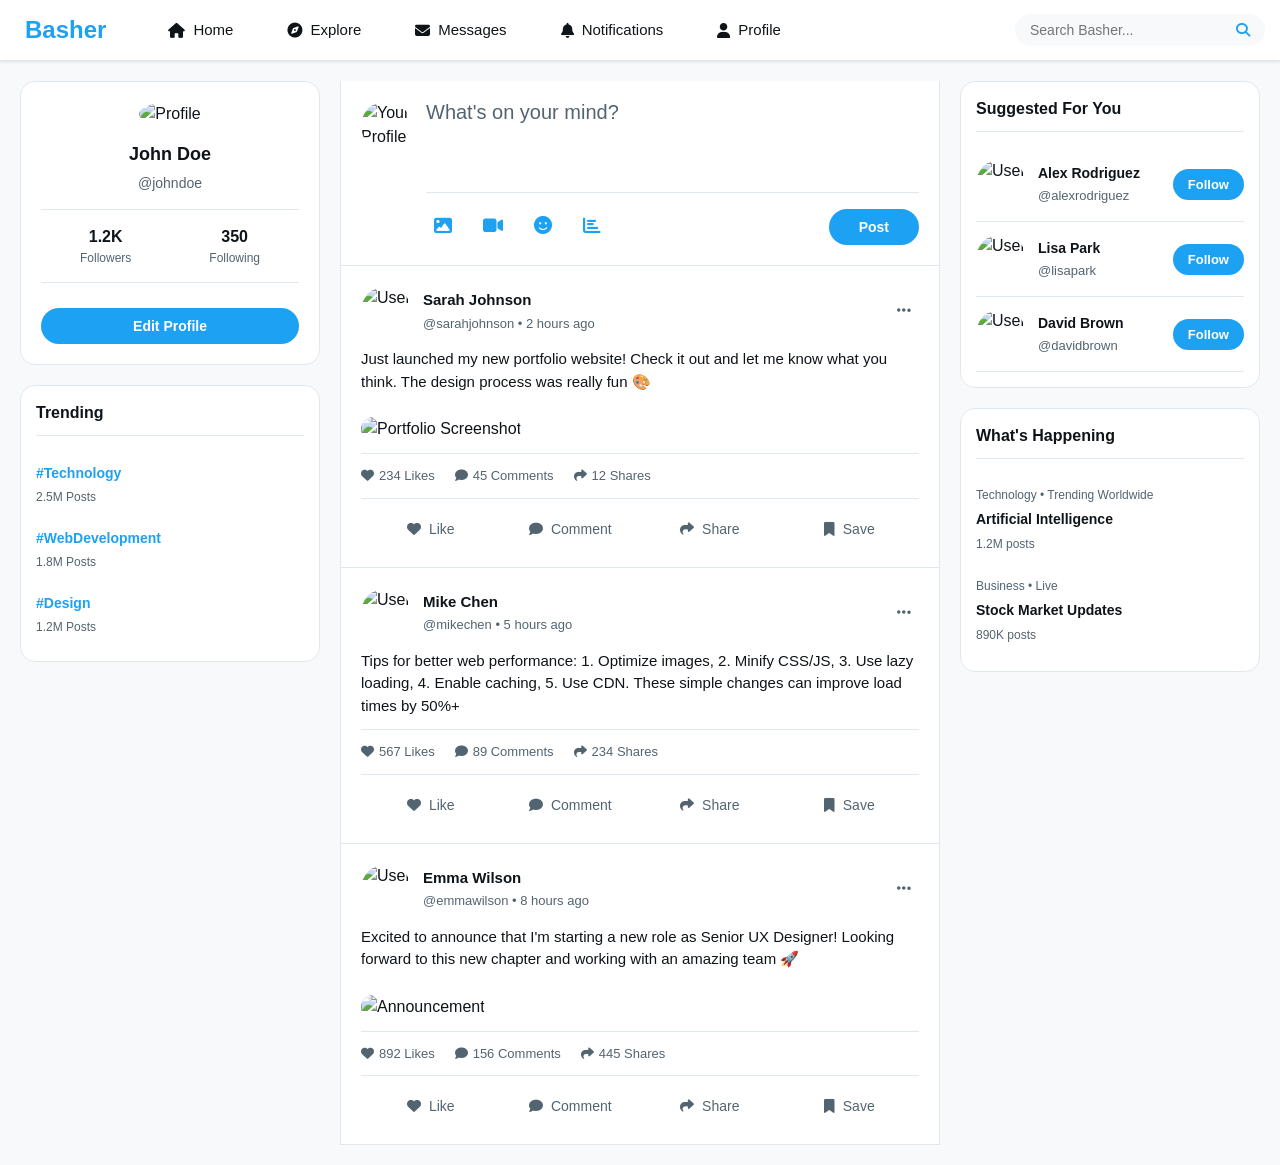
==== index.html @ d4bd7f7d "Initial commit: Add social media platform layout" ====
<!DOCTYPE html>
<html lang="en">
<head>
    <meta charset="UTF-8">
    <meta name="viewport" content="width=device-width, initial-scale=1.0">
    <title>Basher - Social Media Platform</title>
    <link rel="stylesheet" href="styles.css">
    <link rel="stylesheet" href="https://cdnjs.cloudflare.com/ajax/libs/font-awesome/6.4.0/css/all.min.css">
</head>
<body>
    <!-- Navigation Bar -->
    <nav class="navbar">
        <div class="nav-container">
            <div class="nav-logo">
                <i class="fas fa-sphere"></i>
                <span>Basher</span>
            </div>
            <div class="navbar-links">
                <a href="#home" class="nav-link"><i class="fas fa-home"></i> Home</a>
                <a href="#explore" class="nav-link"><i class="fas fa-compass"></i> Explore</a>
                <a href="#messages" class="nav-link"><i class="fas fa-envelope"></i> Messages</a>
                <a href="#notifications" class="nav-link"><i class="fas fa-bell"></i> Notifications</a>
                <a href="#profile" class="nav-link"><i class="fas fa-user"></i> Profile</a>
            </div>
            <div class="search-bar">
                <input type="text" placeholder="Search Basher...">
                <button><i class="fas fa-search"></i></button>
            </div>
        </div>
    </nav>

    <!-- Main Container -->
    <div class="main-container">
        <!-- Left Sidebar -->
        <aside class="left-sidebar">
            <div class="user-profile">
                <img src="https://via.placeholder.com/80" alt="Profile" class="profile-img">
                <h3>John Doe</h3>
                <p>@johndoe</p>
                <div class="user-stats">
                    <div class="stat">
                        <span class="stat-value">1.2K</span>
                        <span class="stat-label">Followers</span>
                    </div>
                    <div class="stat">
                        <span class="stat-value">350</span>
                        <span class="stat-label">Following</span>
                    </div>
                </div>
                <button class="btn btn-primary">Edit Profile</button>
            </div>

            <div class="sidebar-section">
                <h4>Trending</h4>
                <div class="trending-item">
                    <span class="trending-tag">#Technology</span>
                    <p>2.5M Posts</p>
                </div>
                <div class="trending-item">
                    <span class="trending-tag">#WebDevelopment</span>
                    <p>1.8M Posts</p>
                </div>
                <div class="trending-item">
                    <span class="trending-tag">#Design</span>
                    <p>1.2M Posts</p>
                </div>
            </div>
        </aside>

        <!-- Feed -->
        <main class="feed">
            <!-- Create Post -->
            <div class="post-creator">
                <img src="https://via.placeholder.com/50" alt="Your Profile" class="creator-img">
                <div class="input-group">
                    <textarea id="postInput" placeholder="What's on your mind?" rows="3"></textarea>
                    <div class="creator-actions">
                        <div class="action-icons">
                            <button title="Add Photo"><i class="fas fa-image"></i></button>
                            <button title="Add Video"><i class="fas fa-video"></i></button>
                            <button title="Add Emoji"><i class="fas fa-face-smile"></i></button>
                            <button title="Add Poll"><i class="fas fa-chart-bar"></i></button>
                        </div>
                        <button class="btn btn-post" onclick="createPost()">Post</button>
                    </div>
                </div>
            </div>

            <!-- Posts Feed -->
            <div class="posts-container" id="postsContainer">
                <!-- Sample Post 1 -->
                <article class="post">
                    <div class="post-header">
                        <img src="https://via.placeholder.com/50" alt="User">
                        <div class="post-user-info">
                            <h3>Sarah Johnson</h3>
                            <p>@sarahjohnson • 2 hours ago</p>
                        </div>
                        <button class="more-btn"><i class="fas fa-ellipsis-h"></i></button>
                    </div>

                    <div class="post-content">
                        <p>Just launched my new portfolio website! Check it out and let me know what you think. The design process was really fun 🎨</p>
                        <img src="https://via.placeholder.com/500x300" alt="Portfolio Screenshot" class="post-media">
                    </div>

                    <div class="post-stats">
                        <span><i class="fas fa-heart"></i> 234 Likes</span>
                        <span><i class="fas fa-comment"></i> 45 Comments</span>
                        <span><i class="fas fa-share"></i> 12 Shares</span>
                    </div>

                    <div class="post-actions">
                        <button class="action-btn"><i class="fas fa-heart"></i> Like</button>
                        <button class="action-btn"><i class="fas fa-comment"></i> Comment</button>
                        <button class="action-btn"><i class="fas fa-share"></i> Share</button>
                        <button class="action-btn"><i class="fas fa-bookmark"></i> Save</button>
                    </div>
                </article>

                <!-- Sample Post 2 -->
                <article class="post">
                    <div class="post-header">
                        <img src="https://via.placeholder.com/50" alt="User">
                        <div class="post-user-info">
                            <h3>Mike Chen</h3>
                            <p>@mikechen • 5 hours ago</p>
                        </div>
                        <button class="more-btn"><i class="fas fa-ellipsis-h"></i></button>
                    </div>

                    <div class="post-content">
                        <p>Tips for better web performance: 1. Optimize images, 2. Minify CSS/JS, 3. Use lazy loading, 4. Enable caching, 5. Use CDN. These simple changes can improve load times by 50%+</p>
                    </div>

                    <div class="post-stats">
                        <span><i class="fas fa-heart"></i> 567 Likes</span>
                        <span><i class="fas fa-comment"></i> 89 Comments</span>
                        <span><i class="fas fa-share"></i> 234 Shares</span>
                    </div>

                    <div class="post-actions">
                        <button class="action-btn"><i class="fas fa-heart"></i> Like</button>
                        <button class="action-btn"><i class="fas fa-comment"></i> Comment</button>
                        <button class="action-btn"><i class="fas fa-share"></i> Share</button>
                        <button class="action-btn"><i class="fas fa-bookmark"></i> Save</button>
                    </div>
                </article>

                <!-- Sample Post 3 -->
                <article class="post">
                    <div class="post-header">
                        <img src="https://via.placeholder.com/50" alt="User">
                        <div class="post-user-info">
                            <h3>Emma Wilson</h3>
                            <p>@emmawilson • 8 hours ago</p>
                        </div>
                        <button class="more-btn"><i class="fas fa-ellipsis-h"></i></button>
                    </div>

                    <div class="post-content">
                        <p>Excited to announce that I'm starting a new role as Senior UX Designer! Looking forward to this new chapter and working with an amazing team 🚀</p>
                        <img src="https://via.placeholder.com/500x300" alt="Announcement" class="post-media">
                    </div>

                    <div class="post-stats">
                        <span><i class="fas fa-heart"></i> 892 Likes</span>
                        <span><i class="fas fa-comment"></i> 156 Comments</span>
                        <span><i class="fas fa-share"></i> 445 Shares</span>
                    </div>

                    <div class="post-actions">
                        <button class="action-btn"><i class="fas fa-heart"></i> Like</button>
                        <button class="action-btn"><i class="fas fa-comment"></i> Comment</button>
                        <button class="action-btn"><i class="fas fa-share"></i> Share</button>
                        <button class="action-btn"><i class="fas fa-bookmark"></i> Save</button>
                    </div>
                </article>
            </div>
        </main>

        <!-- Right Sidebar -->
        <aside class="right-sidebar">
            <div class="sidebar-section">
                <h4>Suggested For You</h4>
                <div class="suggested-user">
                    <img src="https://via.placeholder.com/50" alt="User">
                    <div class="suggested-info">
                        <h5>Alex Rodriguez</h5>
                        <p>@alexrodriguez</p>
                    </div>
                    <button class="btn btn-small">Follow</button>
                </div>
                <div class="suggested-user">
                    <img src="https://via.placeholder.com/50" alt="User">
                    <div class="suggested-info">
                        <h5>Lisa Park</h5>
                        <p>@lisapark</p>
                    </div>
                    <button class="btn btn-small">Follow</button>
                </div>
                <div class="suggested-user">
                    <img src="https://via.placeholder.com/50" alt="User">
                    <div class="suggested-info">
                        <h5>David Brown</h5>
                        <p>@davidbrown</p>
                    </div>
                    <button class="btn btn-small">Follow</button>
                </div>
            </div>

            <div class="sidebar-section">
                <h4>What's Happening</h4>
                <div class="news-item">
                    <p class="news-category">Technology • Trending Worldwide</p>
                    <h5>Artificial Intelligence</h5>
                    <p>1.2M posts</p>
                </div>
                <div class="news-item">
                    <p class="news-category">Business • Live</p>
                    <h5>Stock Market Updates</h5>
                    <p>890K posts</p>
                </div>
            </div>
        </aside>
    </div>

    <script src="script.js"></script>
</body>
</html>
---- styles.css ----
* {
    margin: 0;
    padding: 0;
    box-sizing: border-box;
}

:root {
    --primary-color: #1DA1F2;
    --secondary-color: #14171A;
    --border-color: #E1E8ED;
    --text-primary: #0F1419;
    --text-secondary: #536471;
    --bg-primary: #FFFFFF;
    --bg-secondary: #F7F9FA;
    --hover-color: #F7F9FA;
}

body {
    font-family: -apple-system, BlinkMacSystemFont, 'Segoe UI', Helvetica, Arial, sans-serif;
    background-color: var(--bg-secondary);
    color: var(--text-primary);
    line-height: 1.5;
}

/* Navbar Styles */
.navbar {
    background-color: var(--bg-primary);
    border-bottom: 1px solid var(--border-color);
    position: sticky;
    top: 0;
    z-index: 100;
    box-shadow: 0 1px 3px rgba(0, 0, 0, 0.1);
}

.nav-container {
    max-width: 1400px;
    margin: 0 auto;
    padding: 0 15px;
    display: flex;
    justify-content: space-between;
    align-items: center;
    height: 60px;
}

.nav-logo {
    display: flex;
    align-items: center;
    gap: 10px;
    font-size: 24px;
    font-weight: bold;
    color: var(--primary-color);
    cursor: pointer;
}

.navbar-links {
    display: flex;
    gap: 30px;
    flex: 1;
    margin-left: 50px;
}

.nav-link {
    display: flex;
    align-items: center;
    gap: 8px;
    color: var(--text-primary);
    text-decoration: none;
    font-size: 15px;
    transition: all 0.3s ease;
    padding: 8px 12px;
    border-radius: 25px;
}

.nav-link:hover {
    background-color: var(--hover-color);
    color: var(--primary-color);
}

.search-bar {
    display: flex;
    align-items: center;
    background-color: var(--bg-secondary);
    border-radius: 25px;
    padding: 8px 15px;
    flex: 0 1 250px;
}

.search-bar input {
    flex: 1;
    border: none;
    background: transparent;
    outline: none;
    font-size: 14px;
    color: var(--text-primary);
}

.search-bar button {
    background: none;
    border: none;
    color: var(--primary-color);
    cursor: pointer;
    font-size: 14px;
}

/* Main Container */
.main-container {
    max-width: 1400px;
    margin: 0 auto;
    display: grid;
    grid-template-columns: 300px 1fr 300px;
    gap: 20px;
    padding: 20px;
}

/* Left Sidebar */
.left-sidebar {
    position: sticky;
    top: 80px;
    height: fit-content;
}

.user-profile {
    background-color: var(--bg-primary);
    border: 1px solid var(--border-color);
    border-radius: 15px;
    padding: 20px;
    text-align: center;
    margin-bottom: 20px;
}

.profile-img {
    width: 80px;
    height: 80px;
    border-radius: 50%;
    margin-bottom: 15px;
    object-fit: cover;
}

.user-profile h3 {
    font-size: 18px;
    margin-bottom: 5px;
    font-weight: bold;
}

.user-profile p {
    color: var(--text-secondary);
    font-size: 14px;
    margin-bottom: 15px;
}

.user-stats {
    display: flex;
    justify-content: space-around;
    margin: 15px 0;
    padding: 15px 0;
    border-top: 1px solid var(--border-color);
    border-bottom: 1px solid var(--border-color);
}

.stat {
    display: flex;
    flex-direction: column;
}

.stat-value {
    font-weight: bold;
    font-size: 16px;
}

.stat-label {
    color: var(--text-secondary);
    font-size: 12px;
}

.sidebar-section {
    background-color: var(--bg-primary);
    border: 1px solid var(--border-color);
    border-radius: 15px;
    padding: 15px;
    margin-bottom: 20px;
}

.sidebar-section h4 {
    font-size: 16px;
    font-weight: bold;
    margin-bottom: 15px;
    padding-bottom: 10px;
    border-bottom: 1px solid var(--border-color);
}

.trending-item {
    padding: 10px 0;
    cursor: pointer;
    transition: all 0.3s ease;
}

.trending-item:hover {
    background-color: var(--hover-color);
    border-radius: 8px;
    padding: 10px 8px;
}

.trending-tag {
    font-weight: bold;
    color: var(--primary-color);
    font-size: 14px;
}

.trending-item p {
    color: var(--text-secondary);
    font-size: 12px;
    margin-top: 3px;
}

/* Feed Styles */
.feed {
    background-color: var(--bg-primary);
    border-left: 1px solid var(--border-color);
    border-right: 1px solid var(--border-color);
    min-height: 100vh;
}

.post-creator {
    display: flex;
    gap: 15px;
    padding: 20px;
    border-bottom: 1px solid var(--border-color);
}

.creator-img {
    width: 50px;
    height: 50px;
    border-radius: 50%;
    object-fit: cover;
}

.input-group {
    flex: 1;
}

#postInput {
    width: 100%;
    border: none;
    outline: none;
    font-size: 20px;
    font-family: inherit;
    color: var(--text-primary);
    resize: none;
    background-color: transparent;
}

#postInput::placeholder {
    color: var(--text-secondary);
}

.creator-actions {
    display: flex;
    justify-content: space-between;
    align-items: center;
    margin-top: 15px;
    padding-top: 15px;
    border-top: 1px solid var(--border-color);
}

.action-icons {
    display: flex;
    gap: 15px;
}

.action-icons button {
    background: none;
    border: none;
    color: var(--primary-color);
    font-size: 18px;
    cursor: pointer;
    transition: all 0.3s ease;
    padding: 8px;
    border-radius: 50%;
}

.action-icons button:hover {
    background-color: #E8F5FE;
}

/* Post Card */
.post {
    padding: 20px;
    border-bottom: 1px solid var(--border-color);
    transition: all 0.3s ease;
    cursor: pointer;
}

.post:hover {
    background-color: var(--hover-color);
}

.post-header {
    display: flex;
    align-items: center;
    gap: 12px;
    margin-bottom: 12px;
}

.post-header img {
    width: 50px;
    height: 50px;
    border-radius: 50%;
    object-fit: cover;
}

.post-user-info {
    flex: 1;
}

.post-user-info h3 {
    font-size: 15px;
    font-weight: bold;
    margin-bottom: 2px;
}

.post-user-info p {
    color: var(--text-secondary);
    font-size: 13px;
}

.more-btn {
    background: none;
    border: none;
    color: var(--text-secondary);
    cursor: pointer;
    font-size: 16px;
    padding: 8px;
    border-radius: 50%;
    transition: all 0.3s ease;
}

.more-btn:hover {
    background-color: #E8F5FE;
    color: var(--primary-color);
}

.post-content {
    margin: 12px 0;
}

.post-content p {
    font-size: 15px;
    margin-bottom: 12px;
    line-height: 1.5;
}

.post-media {
    width: 100%;
    border-radius: 15px;
    margin-top: 12px;
    max-height: 500px;
    object-fit: cover;
}

.post-stats {
    display: flex;
    gap: 20px;
    padding: 12px 0;
    color: var(--text-secondary);
    font-size: 13px;
    border-top: 1px solid var(--border-color);
    border-bottom: 1px solid var(--border-color);
    margin: 12px 0;
}

.post-stats span {
    display: flex;
    align-items: center;
    gap: 5px;
}

.post-actions {
    display: flex;
    justify-content: space-around;
    margin-top: 12px;
}

.action-btn {
    flex: 1;
    background: none;
    border: none;
    color: var(--text-secondary);
    cursor: pointer;
    padding: 10px;
    font-size: 14px;
    display: flex;
    align-items: center;
    justify-content: center;
    gap: 8px;
    transition: all 0.3s ease;
    border-radius: 8px;
}

.action-btn:hover {
    background-color: #E8F5FE;
    color: var(--primary-color);
}

/* Right Sidebar */
.right-sidebar {
    position: sticky;
    top: 80px;
    height: fit-content;
}

.suggested-user {
    display: flex;
    align-items: center;
    gap: 12px;
    padding: 12px 0;
    border-bottom: 1px solid var(--border-color);
}

.suggested-user img {
    width: 50px;
    height: 50px;
    border-radius: 50%;
    object-fit: cover;
}

.suggested-info {
    flex: 1;
}

.suggested-info h5 {
    font-size: 14px;
    font-weight: bold;
    margin-bottom: 2px;
}

.suggested-info p {
    color: var(--text-secondary);
    font-size: 13px;
}

.news-item {
    padding: 12px 0;
    cursor: pointer;
    transition: all 0.3s ease;
    border-radius: 8px;
}

.news-item:hover {
    background-color: var(--hover-color);
    padding: 12px 8px;
}

.news-category {
    color: var(--text-secondary);
    font-size: 12px;
}

.news-item h5 {
    font-size: 14px;
    font-weight: bold;
    margin: 5px 0;
}

.news-item p {
    color: var(--text-secondary);
    font-size: 12px;
}

/* Button Styles */
.btn {
    padding: 10px 20px;
    border: none;
    border-radius: 25px;
    cursor: pointer;
    font-size: 14px;
    font-weight: bold;
    transition: all 0.3s ease;
    width: 100%;
}

.btn-primary {
    background-color: var(--primary-color);
    color: white;
    margin-top: 10px;
}

.btn-primary:hover {
    background-color: #1a91da;
}

.btn-post {
    background-color: var(--primary-color);
    color: white;
    width: auto;
    padding: 10px 30px;
}

.btn-post:hover {
    background-color: #1a91da;
}

.btn-small {
    padding: 8px 15px;
    font-size: 13px;
    width: auto;
    background-color: var(--primary-color);
    color: white;
}

.btn-small:hover {
    background-color: #1a91da;
}

/* Responsive Design */
@media (max-width: 1200px) {
    .main-container {
        grid-template-columns: 250px 1fr 250px;
        gap: 15px;
        padding: 15px;
    }
}

@media (max-width: 900px) {
    .main-container {
        grid-template-columns: 1fr;
    }

    .left-sidebar,
    .right-sidebar {
        display: none;
    }

    .navbar-links {
        margin-left: 20px;
        gap: 15px;
    }

    .search-bar {
        flex: 0 1 150px;
    }
}

@media (max-width: 600px) {
    .nav-container {
        flex-wrap: wrap;
    }

    .navbar-links {
        order: 3;
        width: 100%;
        margin-left: 0;
        gap: 10px;
        justify-content: space-around;
        padding-top: 10px;
        border-top: 1px solid var(--border-color);
    }

    .search-bar {
        display: none;
    }

    .nav-link {
        padding: 5px;
        font-size: 12px;
    }

    .post {
        padding: 15px;
    }

    .post-header {
        gap: 8px;
    }

    .post-header img {
        width: 40px;
        height: 40px;
    }

    .post-user-info h3 {
        font-size: 13px;
    }

    .post-user-info p {
        font-size: 11px;
    }

    .post-content p {
        font-size: 13px;
    }
}
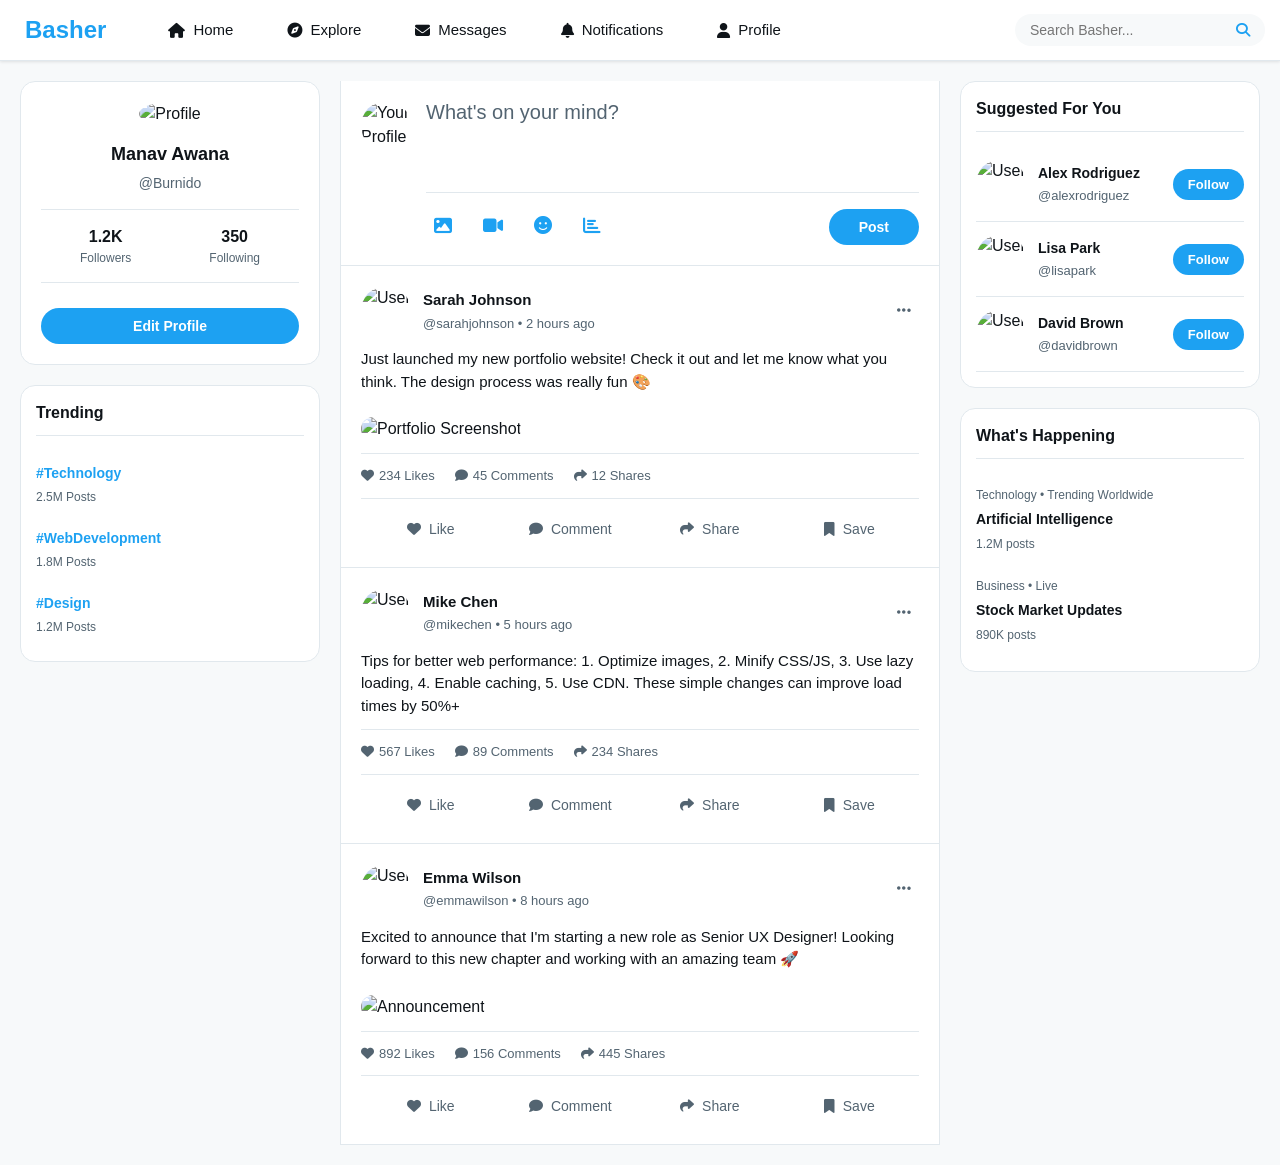
==== commit 4c686c4f: "Add post functionality with temporary localStorage storage and fix photo upload" ====
--- a/index.html
+++ b/index.html
@@ -35,8 +35,8 @@
         <aside class="left-sidebar">
             <div class="user-profile">
                 <img src="https://via.placeholder.com/80" alt="Profile" class="profile-img">
-                <h3>John Doe</h3>
-                <p>@johndoe</p>
+                <h3>Manav Awana</h3>
+                <p>@Burnido</p>
                 <div class="user-stats">
                     <div class="stat">
                         <span class="stat-value">1.2K</span>
@@ -71,12 +71,16 @@
         <main class="feed">
             <!-- Create Post -->
             <div class="post-creator">
-                <img src="https://via.placeholder.com/50" alt="Your Profile" class="creator-img">
+                <img src="https://www.cbr.com/jjk-satoru-gojo-strongest-abilities-ranked/" alt="Your Profile" class="creator-img">
                 <div class="input-group">
                     <textarea id="postInput" placeholder="What's on your mind?" rows="3"></textarea>
+                    <!-- preview for selected photo -->
+                    <div class="photo-preview" id="photoPreview"></div>
+                    <!-- hidden file field used by JS -->
+                    <input type="file" id="photoInput" accept="image/*" style="display:none">
                     <div class="creator-actions">
                         <div class="action-icons">
-                            <button title="Add Photo"><i class="fas fa-image"></i></button>
+                            <button title="Add Photo" id="addPhotoBtn"><i class="fas fa-image"></i></button>
                             <button title="Add Video"><i class="fas fa-video"></i></button>
                             <button title="Add Emoji"><i class="fas fa-face-smile"></i></button>
                             <button title="Add Poll"><i class="fas fa-chart-bar"></i></button>
--- a/styles.css
+++ b/styles.css
@@ -249,6 +249,15 @@
     background-color: transparent;
 }
 
+.photo-preview {
+    margin-top: 10px;
+}
+
+.photo-preview img {
+    max-width: 100%;
+    border-radius: 15px;
+}
+
 #postInput::placeholder {
     color: var(--text-secondary);
 }
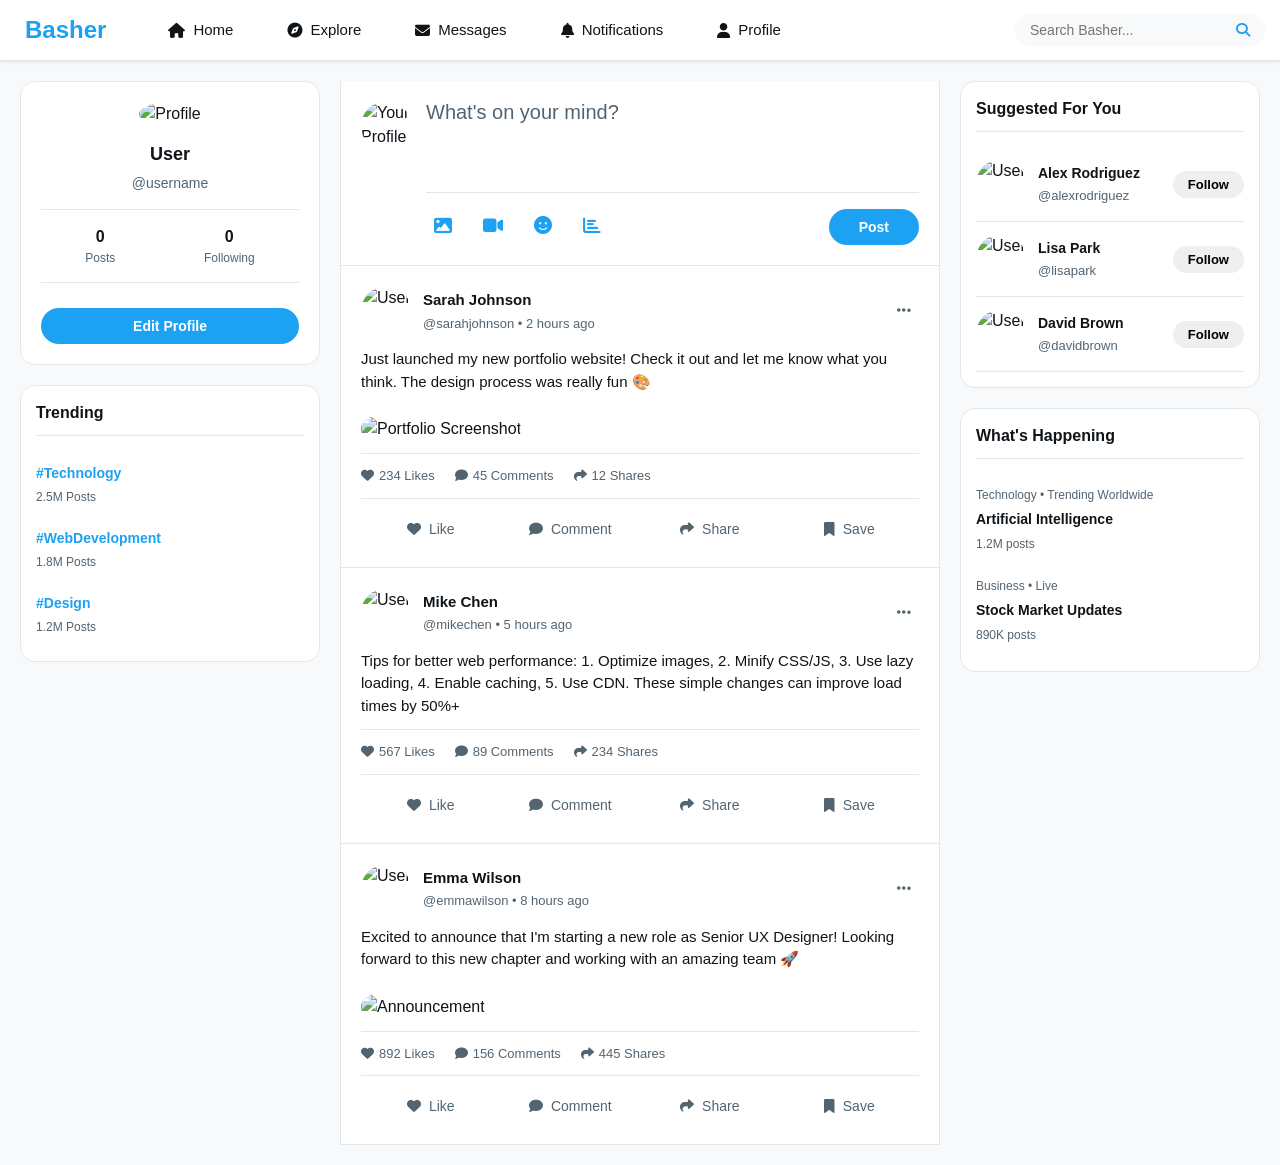
==== commit 6d57b82f: "Add login and authentication system with logout functionality" ====
--- a/index.html
+++ b/index.html
@@ -26,6 +26,10 @@
                 <input type="text" placeholder="Search Basher...">
                 <button><i class="fas fa-search"></i></button>
             </div>
+            <div class="user-info-display" id="userInfoDisplay"></div>
+            <button class="logout-btn" id="logoutBtn" style="display: none;">
+                <i class="fas fa-sign-out-alt"></i> Logout
+            </button>
         </div>
     </nav>
 
@@ -35,15 +39,15 @@
         <aside class="left-sidebar">
             <div class="user-profile">
                 <img src="https://via.placeholder.com/80" alt="Profile" class="profile-img">
-                <h3>Manav Awana</h3>
-                <p>@Burnido</p>
+                <h3 id="displayUsername">User</h3>
+                <p id="displayUserHandle">@username</p>
                 <div class="user-stats">
                     <div class="stat">
-                        <span class="stat-value">1.2K</span>
-                        <span class="stat-label">Followers</span>
+                        <span class="stat-value">0</span>
+                        <span class="stat-label">Posts</span>
                     </div>
                     <div class="stat">
-                        <span class="stat-value">350</span>
+                        <span class="stat-value">0</span>
                         <span class="stat-label">Following</span>
                     </div>
                 </div>
--- a/styles.css
+++ b/styles.css
@@ -509,6 +509,268 @@
 }
 
 .btn-small {
+    width: auto;
+    padding: 6px 15px;
+    font-size: 13px;
+}
+
+/* ===================== LOGIN PAGE STYLES ===================== */
+
+.login-page {
+    background: linear-gradient(135deg, var(--primary-color) 0%, #0e86d4 100%);
+    min-height: 100vh;
+    display: flex;
+    align-items: center;
+    justify-content: center;
+    padding: 20px;
+}
+
+.login-container {
+    width: 100%;
+    max-width: 400px;
+}
+
+.login-box {
+    background: white;
+    border-radius: 12px;
+    padding: 40px;
+    box-shadow: 0 8px 32px rgba(0, 0, 0, 0.1);
+}
+
+.login-header {
+    text-align: center;
+    margin-bottom: 30px;
+}
+
+.login-header i {
+    font-size: 40px;
+    color: var(--primary-color);
+    margin-bottom: 10px;
+}
+
+.login-header h1 {
+    font-size: 32px;
+    font-weight: bold;
+    color: var(--text-primary);
+    margin-bottom: 5px;
+}
+
+.login-header p {
+    color: var(--text-secondary);
+    font-size: 14px;
+}
+
+.login-form,
+.signup-form {
+    display: flex;
+    flex-direction: column;
+    gap: 15px;
+}
+
+.form-group {
+    display: flex;
+    flex-direction: column;
+}
+
+.form-group label {
+    font-size: 14px;
+    font-weight: 600;
+    color: var(--text-primary);
+    margin-bottom: 5px;
+}
+
+.form-group input {
+    padding: 12px 15px;
+    border: 1px solid var(--border-color);
+    border-radius: 8px;
+    font-size: 14px;
+    transition: all 0.3s ease;
+    font-family: inherit;
+}
+
+.form-group input:focus {
+    outline: none;
+    border-color: var(--primary-color);
+    box-shadow: 0 0 0 3px rgba(29, 161, 242, 0.1);
+}
+
+.form-group input::placeholder {
+    color: var(--text-secondary);
+}
+
+.btn-login {
+    background-color: var(--primary-color);
+    color: white;
+    padding: 12px 20px;
+    border-radius: 25px;
+    font-size: 15px;
+    font-weight: bold;
+    border: none;
+    cursor: pointer;
+    transition: all 0.3s ease;
+    width: 100%;
+}
+
+.btn-login:hover {
+    background-color: #1a91da;
+    transform: translateY(-2px);
+    box-shadow: 0 4px 12px rgba(29, 161, 242, 0.3);
+}
+
+.btn-login:active {
+    transform: translateY(0);
+}
+
+.login-divider {
+    text-align: center;
+    margin: 20px 0;
+    color: var(--text-secondary);
+    font-size: 13px;
+}
+
+.btn-signup {
+    background-color: var(--bg-secondary);
+    color: var(--text-primary);
+    padding: 12px 20px;
+    border: 2px solid var(--border-color);
+    border-radius: 25px;
+    font-size: 15px;
+    font-weight: bold;
+    cursor: pointer;
+    transition: all 0.3s ease;
+    width: 100%;
+}
+
+.btn-signup:hover {
+    background-color: white;
+    border-color: var(--primary-color);
+    color: var(--primary-color);
+}
+
+.demo-info {
+    background-color: var(--bg-secondary);
+    padding: 15px;
+    border-radius: 8px;
+    margin-top: 20px;
+    font-size: 12px;
+    text-align: center;
+}
+
+.demo-info p {
+    margin: 5px 0;
+    color: var(--text-primary);
+}
+
+.demo-info code {
+    background-color: white;
+    padding: 2px 6px;
+    border-radius: 4px;
+    font-weight: bold;
+    color: var(--primary-color);
+}
+
+/* Modal Styles */
+.modal {
+    display: none;
+    position: fixed;
+    z-index: 1000;
+    left: 0;
+    top: 0;
+    width: 100%;
+    height: 100%;
+    background-color: rgba(0, 0, 0, 0.5);
+    animation: fadeIn 0.3s ease;
+}
+
+@keyframes fadeIn {
+    from {
+        opacity: 0;
+    }
+    to {
+        opacity: 1;
+    }
+}
+
+.modal-content {
+    background-color: white;
+    margin: auto;
+    padding: 30px;
+    border-radius: 12px;
+    width: 90%;
+    max-width: 400px;
+    max-height: 90vh;
+    overflow-y: auto;
+    position: absolute;
+    top: 50%;
+    left: 50%;
+    transform: translate(-50%, -50%);
+    box-shadow: 0 8px 32px rgba(0, 0, 0, 0.2);
+    animation: slideIn 0.3s ease;
+}
+
+@keyframes slideIn {
+    from {
+        transform: translate(-50%, -60%);
+        opacity: 0;
+    }
+    to {
+        transform: translate(-50%, -50%);
+        opacity: 1;
+    }
+}
+
+.modal-header {
+    display: flex;
+    justify-content: space-between;
+    align-items: center;
+    margin-bottom: 20px;
+}
+
+.modal-header h2 {
+    font-size: 22px;
+    color: var(--text-primary);
+}
+
+.close-btn {
+    background: none;
+    border: none;
+    font-size: 28px;
+    cursor: pointer;
+    color: var(--text-secondary);
+    transition: color 0.3s ease;
+}
+
+.close-btn:hover {
+    color: var(--text-primary);
+}
+
+/* Navbar Logout Button */
+.logout-btn {
+    background-color: #e74c3c;
+    color: white;
+    padding: 8px 16px;
+    border: none;
+    border-radius: 20px;
+    font-size: 13px;
+    font-weight: bold;
+    cursor: pointer;
+    transition: all 0.3s ease;
+    display: flex;
+    align-items: center;
+    gap: 6px;
+}
+
+.logout-btn:hover {
+    background-color: #c0392b;
+}
+
+.user-info-display {
+    display: flex;
+    align-items: center;
+    gap: 10px;
+    font-size: 14px;
+    color: var(--text-primary);
+}
     padding: 8px 15px;
     font-size: 13px;
     width: auto;
